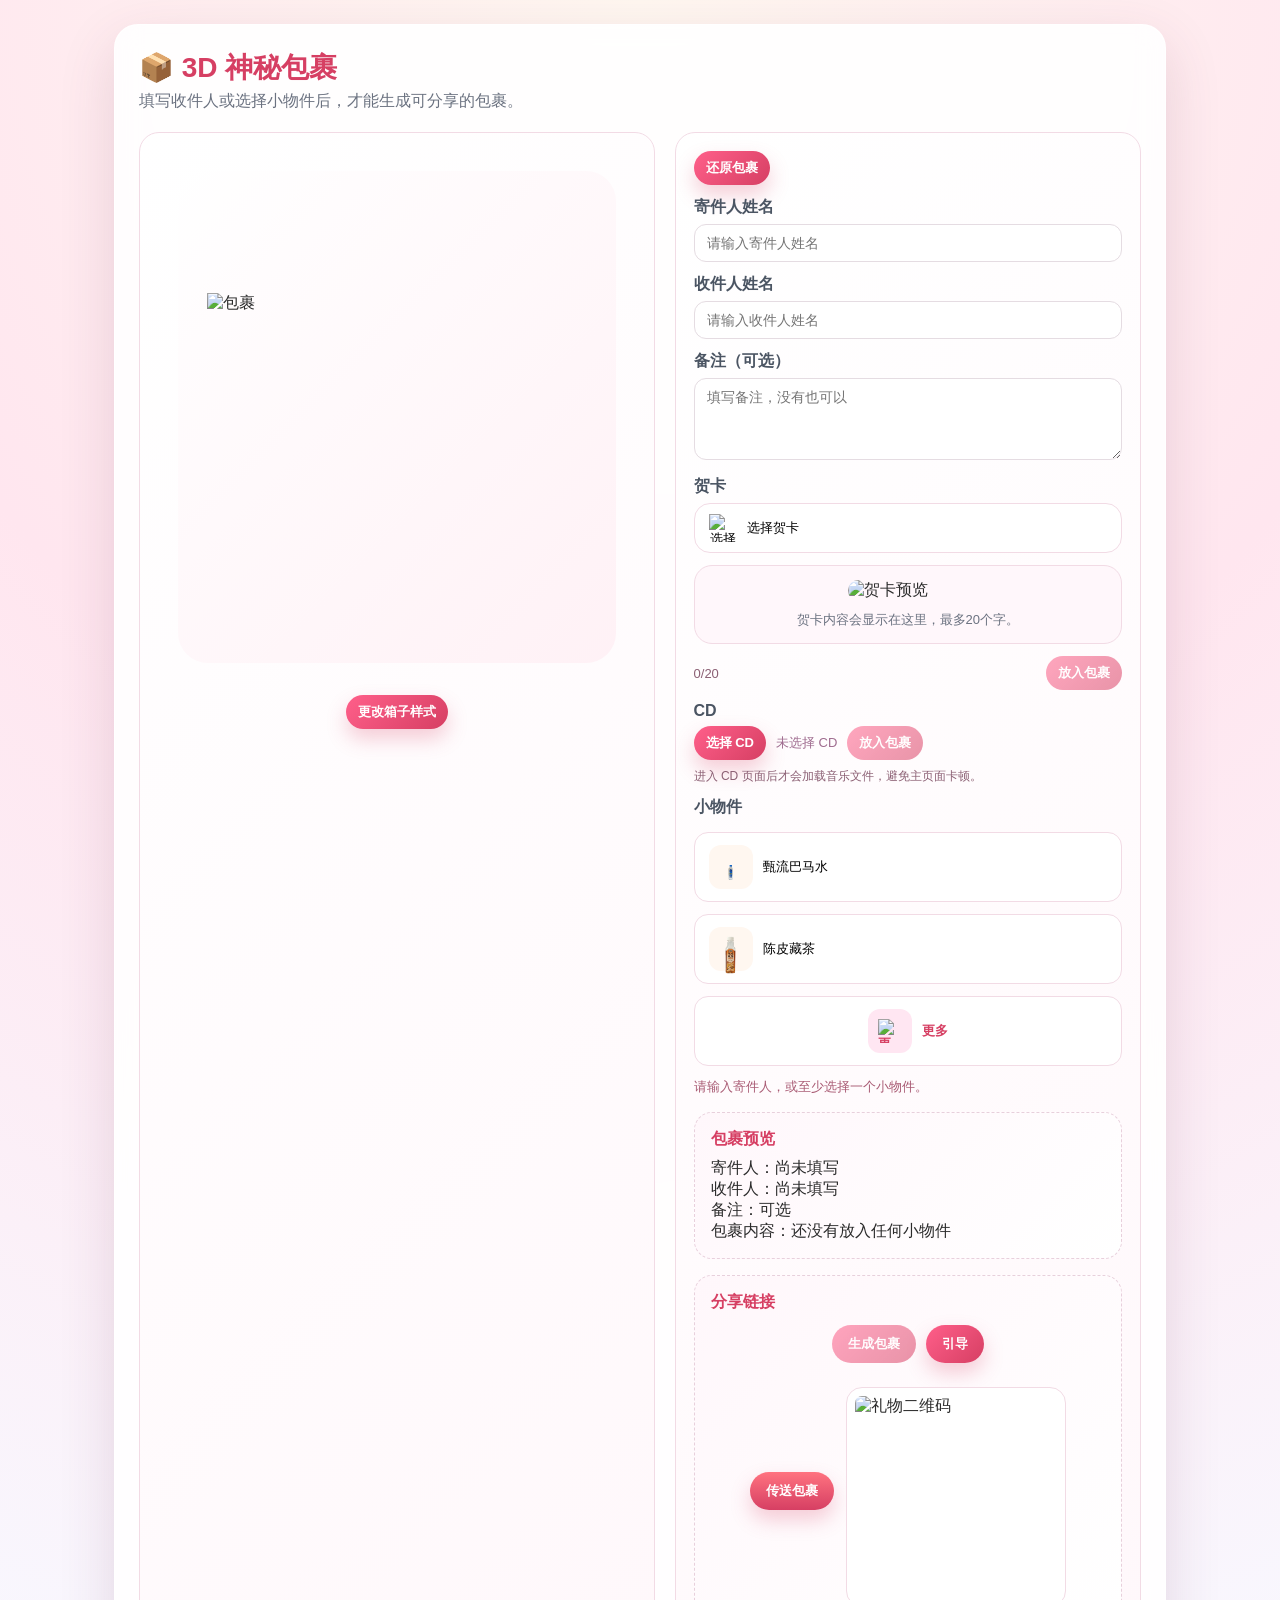
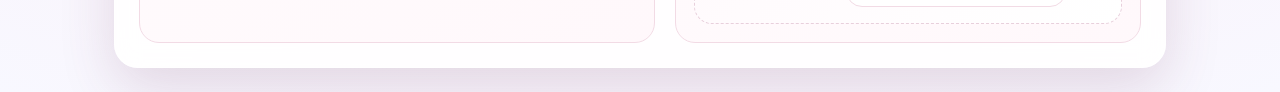
==== index.html @ 13aa1a0e "更新文件" ====
<!DOCTYPE html>
<html lang="zh-CN">
<head>
  <meta charset="UTF-8" />
  <meta name="viewport" content="width=device-width, initial-scale=1.0" />
  <title>3D 神秘包裹</title>
  <meta property="og:type" content="website" />
  <meta property="og:title" content="3D神秘包裹" />
  <meta property="og:image" content="https://zhangjingcong140-ux.github.io/virtual-gift/sharecover.png" />
  <link rel="stylesheet" href="./styles.css" />
  <script src="https://cdn.jsdelivr.net/npm/lz-string@1.5.0/libs/lz-string.min.js"></script>
  <style>
    
    .share-actions{display:flex;align-items:center;gap:12px;justify-content:center;margin-top:12px}
    .share-actions .btn.send{background:linear-gradient(180deg,#ff7380,#d63f63);color:#fff;border:none}
    @media (max-width:520px){.share-actions{flex-direction:column}}
  </style>
</head>
<body>
  <div class="container">
    <div class="panel">
      <div class="header">
        <div>
          <h1>📦 3D 神秘包裹</h1>
          <p>填写收件人或选择小物件后，才能生成可分享的包裹。</p>
        </div>
      </div>

      <div class="grid">
        <div class="card">
          <div class="box-stage">
            <!-- Large box fills the left area -->
            <div class="inside" id="insideWrap">
              <img id="innerBox" class="inner-box" src="./box.png" alt="包裹" />
              <div id="insideObjects" class="items-layer" aria-hidden="true"></div>
            </div>
          </div>
          <div class="box-controls" style="margin-top: 12px; text-align: center;">
            <button class="btn small" id="changeBoxStyleBtn" type="button">更改箱子样式</button>
          </div>
          <div id="placedList" class="placed-list"></div>
        </div>

        <div class="card">
          <div class="form-group">
            <button class="btn small" id="clearBtn" type="button">还原包裹</button>
          </div>
          <div class="form-group">
            <label for="sender">寄件人姓名</label>
            <input id="sender" placeholder="请输入寄件人姓名" />
          </div>
          <div class="form-group">
            <label for="recipient">收件人姓名</label>
            <input id="recipient" placeholder="请输入收件人姓名" />
          </div>
          <div class="form-group">
            <label for="message">备注（可选）</label>
            <textarea id="message" placeholder="填写备注，没有也可以"></textarea>
          </div>
          <div class="form-group">
            <label>贺卡</label>
            <div class="card-picker" id="cardPicker">
              <button class="card-select-button" id="openCardPicker" type="button">
                <img src="./card.png" alt="选择贺卡" />
                <span>选择贺卡</span>
              </button>
              <div class="card-preview" id="cardPreview">
                <img id="cardPreviewImg" src="./cards/card1.png" alt="贺卡预览" />
                <div class="card-preview-text" id="cardPreviewText">贺卡内容会显示在这里，最多20个字。</div>
              </div>
              <div class="card-style-row" id="cardStyleRow"></div>
              <textarea id="cardContent" maxlength="20" placeholder="写点寄语，不超过20字"></textarea>
              <div class="card-footer">
                <span id="cardCount">0/20</span>
                <button class="btn small" id="placeCardBtn" type="button" disabled>放入包裹</button>
              </div>
            </div>
          </div>
          <div class="form-group">
            <label>CD</label>
            <div class="cd-select-row">
              <button id="openCdPicker" class="btn small" type="button">选择 CD</button>
              <span id="cdStatus" class="cd-status">未选择 CD</span>
            </div>
            <div class="cd-tip">进入 CD 页面后才会加载音乐文件，避免主页面卡顿。</div>
          </div>
          <div class="form-group">
            <label>小物件</label>
            <div class="item-list" id="itemList"></div>
          </div>
          <p class="helper-text" id="helperText">请输入收件人，或至少选择一个小物件/贺卡。</p>

          <div class="result-card" id="resultCard">
            <div class="result-title">包裹预览</div>
            <div id="resultText">还没有准备好可分享的包裹。</div>
          </div>

          <div class="share-card">
            <div class="result-title">分享链接</div>
            <div style="margin-top:12px;text-align:center;display:flex;gap:10px;justify-content:center;align-items:center;">
              <button class="btn" id="buildBtn" disabled>生成包裹</button>
              <button class="btn button-secondary" id="guideBtn" type="button">引导</button>
            </div>
            <div class="share-actions">
              <button class="btn send" id="sendBtn" type="button">传送包裹</button>
              <div class="qr-wrap">
                <img id="qrCode" alt="礼物二维码" />
              </div>
            </div>
          </div>
        </div>
      </div>
    </div>
  </div>

  <script>
    const state = {
      inside: [] // items placed inside the box with positions {key,x,y}
    };

    const cardTemplates = [
      { key: 'card1', label: '贺卡样式一', image: './cards/card1.png' },
      { key: 'card2', label: '贺卡样式二', image: './cards/card2.png' },
      { key: 'card3', label: '贺卡样式三', image: './cards/card3.png' },
      { key: 'card4', label: '贺卡样式四', image: './cards/card4.png' },
      { key: 'card5', label: '贺卡样式五', image: './cards/card5.png' },
      { key: 'card6', label: '贺卡样式六', image: './cards/card6.png' },
      { key: 'card7', label: '贺卡样式七', image: './cards/card7.png' }
    ];

    const itemDefinitions = [
      { key: 'bamawater', label: '甄流巴马水', image: './bamawater.png' },
      { key: 'cenpizangcha', label: '陈皮藏茶', image: './cenpizangcha.png' }
    ];

    const hiddenItemDefinitions = [];

    const cdOptions = [
      { key: 'qingtian', label: '晴天', image: './cd.png', audio: './CDs/qingtian.mp3' },
      { key: 'luohualiushui', label: '落花流水', image: './cd.png', audio: './CDs/luohualiushui.mp3' },
      { key: 'jifenzhiji', label: '几分之几', image: './cd.png', audio: './CDs/jifenzhiji.mp3' },
      { key: 'kezaiwoxindidemingzi', label: '刻在我心底的名字', image: './cd.png', audio: './CDs/kezaiwoxindidemingzi.mp3' },
      { key: 'jiushiaini', label: '就是爱你', image: './cd.png', audio: './CDs/jiushiaini.mp3' },
      { key: 'kgezhiwang', label: 'K歌之王', image: './cd.png', audio: './CDs/kgezhiwang.mp3' },
      { key: 'jimodejijie', label: '寂寞的季节', image: './cd.png', audio: './CDs/jimodejijie.mp3' },
      { key: 'aicuo', label: '爱错', image: './cd.png', audio: './CDs/aicuo.mp3' },
      { key: 'geqian', label: '搁浅', image: './cd.png', audio: './CDs/geqian.mp3' },
      { key: 'nibawoguanzui', label: '你把我灌醉', image: './cd.png', audio: './CDs/nibawoguanzui.mp3' },
      { key: 'suiyueruge', label: '岁月如歌', image: './cd.png', audio: './CDs/suiyueruge.mp3' },
      { key: 'yongbeijichangqingge', label: '用背脊唱情歌', image: './cd.png', audio: './CDs/yongbeijichangqingge.mp3' },
      { key: 'yueding', label: '约定', image: './cd.png', audio: './CDs/yueding.mp3' },
      { key: 'aiwohaishita', label: '爱我还是他', image: './cd.png', audio: './CDs/aiwohaishita.mp3' },
      { key: 'daoshishuoaiwo', label: '到时说爱我', image: './cd.png', audio: './CDs/daoshishuoaiwo.mp3' },
      { key: 'tebiederen', label: '特别的人', image: './cd.png', audio: './CDs/tebiederen.mp3' },
      { key: 'huahai', label: '花海', image: './cd.png', audio: './CDs/huahai.mp3' },
      { key: 'shihao', label: '嗜好', image: './cd.png', audio: './CDs/shihao.mp3' },
      { key: 'yiluxiangbei', label: '一路向北', image: './cd.png', audio: './CDs/yiluxiangbei.mp3' },
      { key: 'aihenjiandan', label: '爱很简单', image: './cd.png', audio: './CDs/aihenjiandan.mp3' },
      { key: 'shimianmaifu', label: '十面埋伏', image: './cd.png', audio: './CDs/shimianmaifu.mp3' }
    ];
    const boxStyles = {
      classic: {
        closed: './box.png',
        open: './box_open.png',
        pet: './petbox.png'
      },
      leather: {
        closed: './leatherbox.png',
        open: './leatherbox_open.png',
        pet: './petleatherbox.png'
      },
      mc: {
        closed: './mcbox.png',
        open: './mcbox_open.png',
        pet: './petmcbox.png'
      }
      ,
      giftbox: {
        closed: './giftbox.png',
        open: './giftbox_open.png',
        pet: './petgiftbox.png'
      }
      ,
      bamabox: {
        closed: './bamabox.png',
        open: './bamabox_open.png',
        pet: './petbox.png'
      }
    };
    const cdMap = Object.fromEntries(cdOptions.map((cd) => [cd.key, cd]));
    const itemMap = Object.fromEntries(
      [...itemDefinitions, ...hiddenItemDefinitions].map((item) => [item.key, item])
    );
    const cardMap = Object.fromEntries(cardTemplates.map((card) => [card.key, card]));

    const insideObjects = document.getElementById('insideObjects');
    const insideWrap = document.getElementById('insideWrap');
    const resultText = document.getElementById('resultText');
    const innerBox = document.getElementById('innerBox');
    const placedList = document.getElementById('placedList');
    const senderInput = document.getElementById('sender');
    const recipientInput = document.getElementById('recipient');
    const messageInput = document.getElementById('message');
    const itemList = document.getElementById('itemList');
    const qrCodeImg = document.getElementById('qrCode');
    const buildBtn = document.getElementById('buildBtn');
    const helperText = document.getElementById('helperText');
    const cardPicker = document.getElementById('cardPicker');
    const openCardPicker = document.getElementById('openCardPicker');
    const cardStyleRow = document.getElementById('cardStyleRow');
    const cardPreviewImg = document.getElementById('cardPreviewImg');
    const cardPreviewText = document.getElementById('cardPreviewText');
    const cardContentInput = document.getElementById('cardContent');
    const cardCount = document.getElementById('cardCount');
    const placeCardBtn = document.getElementById('placeCardBtn');
    const openCdPickerBtn = document.getElementById('openCdPicker');
    const cdStatus = document.getElementById('cdStatus');
    const placeCdBtn = document.createElement('button');
    placeCdBtn.id = 'placeCdBtn';
    placeCdBtn.className = 'btn small';
    placeCdBtn.type = 'button';
    placeCdBtn.textContent = '放入包裹';
    let hasGenerated = false;
    let selectedCard = cardTemplates[0].key;
    let cardContent = '';
    let placedCard = null;
    let selectedCD = null;
    let placedCD = null;
    let selectedBoxStyle = 'classic';

    function saveSelectedCDToStorage() {
      if (selectedCD) {
        localStorage.setItem('virtualGiftSelectedCD', selectedCD);
      } else {
        localStorage.removeItem('virtualGiftSelectedCD');
      }
      }

      // guide button navigates to guide page
      const guideBtn = document.getElementById('guideBtn');
      if (guideBtn) {
        guideBtn.addEventListener('click', () => {
          window.location.href = './guide.html';
        });
      }

    function saveSelectedBoxStyleToStorage() {
      if (selectedBoxStyle) {
        localStorage.setItem('virtualGiftSelectedBoxStyle', selectedBoxStyle);
      } else {
        localStorage.removeItem('virtualGiftSelectedBoxStyle');
      }
    }

    function saveDraftToStorage() {
      const draft = {
        sender: senderInput.value,
        recipient: recipientInput.value,
        message: messageInput.value,
        inside: state.inside,
        placedCard,
        selectedCD,
        placedCD,
        selectedCard,
        cardContent: cardContentInput.value,
        boxStyle: selectedBoxStyle
      };
      localStorage.setItem('virtualGiftDraft', JSON.stringify(draft));
    }

    function restorePackage() {
      state.inside = [];
      placedCard = null;
      placedCD = null;
      selectedCD = null;
      selectedCard = cardTemplates[0].key;
      senderInput.value = '';
      recipientInput.value = '';
      messageInput.value = '';
      cardContentInput.value = '';
      selectedBoxStyle = 'classic';
      hasGenerated = false;
      saveSelectedCDToStorage();
      saveSelectedBoxStyleToStorage();
      saveDraftToStorage();
      renderObjects();
      renderPlacedList();
      updateCardState();
      syncBoxImages();
      // share URL removed; clear QR only
      if (qrCodeImg) qrCodeImg.removeAttribute('src');
    }

    function loadDraftFromStorage() {
      let draft = {};
      const raw = localStorage.getItem('virtualGiftDraft');
      if (raw) {
        try {
          draft = JSON.parse(raw) || {};
          if (draft.sender) senderInput.value = draft.sender;
          if (draft.recipient) recipientInput.value = draft.recipient;
          if (draft.message) messageInput.value = draft.message;
          if (Array.isArray(draft.inside)) state.inside = draft.inside;
          if (draft.placedCard) placedCard = draft.placedCard;
          if (draft.selectedCD && cdMap[draft.selectedCD]) selectedCD = draft.selectedCD;
          if (draft.placedCD && cdMap[draft.placedCD]) placedCD = draft.placedCD;
          if (draft.selectedCard && cardMap[draft.selectedCard]) selectedCard = draft.selectedCard;
          if (typeof draft.cardContent === 'string') cardContentInput.value = draft.cardContent;
          if (draft.boxStyle && boxStyles[draft.boxStyle]) selectedBoxStyle = draft.boxStyle;
        } catch (error) {
          console.warn('无法读取草稿', error);
        }
      }
      const extraRaw = localStorage.getItem('virtualGiftMoreItems');
      if (extraRaw) {
        try {
          const extraItems = JSON.parse(extraRaw);
          if (Array.isArray(extraItems)) {
            extraItems.forEach((key) => {
              if (itemMap[key]) state.inside.push({ key, x: 10, y: 10 });
            });
          }
        } catch (error) {
          console.warn('无法读取更多小物件', error);
        }
        localStorage.removeItem('virtualGiftMoreItems');
      }
      const saved = localStorage.getItem('virtualGiftSelectedCD');
      if (saved && cdMap[saved]) selectedCD = saved;
      const savedStyle = localStorage.getItem('virtualGiftSelectedBoxStyle');
      if (savedStyle && boxStyles[savedStyle]) selectedBoxStyle = savedStyle;
    }

    function updateGenerateState() {
      const hasSender = senderInput.value.trim().length > 0;
      const hasSelection = state.inside.length > 0 || !!placedCard || !!placedCD;
      const canGenerate = hasSender || hasSelection;
      buildBtn.disabled = !canGenerate;
      helperText.textContent = canGenerate
        ? '填写收件人或选择至少一个小物件后，就可以生成包裹。'
        : '请输入寄件人，或至少选择一个小物件。';
      if (!hasGenerated) {
        qrCodeImg.removeAttribute('src');
      }
    }

    function renderCardPicker() {
      if (!cardStyleRow) return;
      if (!selectedCard) selectedCard = cardTemplates[0].key;
      cardPreviewImg.src = cardMap[selectedCard].image;
      cardStyleRow.innerHTML = cardTemplates.map((card) => `
        <button class="card-style ${selectedCard === card.key ? 'active' : ''}" data-card="${card.key}" type="button">
          <img src="${card.image}" alt="贺卡样式" />
        </button>
      `).join('');

      Array.from(cardStyleRow.querySelectorAll('.card-style')).forEach((btn) => {
        btn.addEventListener('click', () => {
          selectedCard = btn.dataset.card;
          cardPreviewImg.src = cardMap[selectedCard].image;
          renderCardPicker();
          updateCardState();
        });
      });
    }

    function updateCardState() {
    cardContent = cardContentInput.value.trim().slice(0, 20);
    cardCount.textContent = `${cardContent.length}/20`;
    cardPreviewText.textContent = cardContent || '贺卡内容会显示在这里，最多20个字。';
    placeCardBtn.disabled = !selectedCard || cardContent.length === 0 || !!placedCard;
    if (placedCard) {
      placeCardBtn.textContent = '已放入包裹';
    } else {
      placeCardBtn.textContent = '放入包裹';
    }
  }

  function getItemCounts(items) {
    return items.reduce((counts, key) => {
      counts[key] = (counts[key] || 0) + 1;
      return counts;
    }, {});
  }

  function formatItemSummary(items) {
    const counts = getItemCounts(items);
    return Object.entries(counts).map(([key, count]) => {
      const label = itemMap[key]?.label || key;
      return count > 1 ? `${label}×${count}` : label;
    }).join('、');
  }

  function renderItemButtons() {
      const buttonsHtml = itemDefinitions.map((item) => `
        <button class="item-btn" data-item="${item.key}" type="button" draggable="true">
          <span class="item-icon"><img src="${item.image}" alt="${item.label}" /></span>
          <span>${item.label}</span>
        </button>
      `).join('');
      const moreButton = `
        <button class="item-btn more-btn" data-more="true" type="button">
          <span class="item-icon"><img src="./more.png" alt="更多" /></span>
          <span>更多</span>
        </button>
      `;
      itemList.innerHTML = buttonsHtml + moreButton;

      Array.from(itemList.querySelectorAll('.item-btn')).forEach((btn) => {
        if (btn.dataset.more === 'true') {
          btn.addEventListener('click', () => {
            saveDraftToStorage();
            window.location.href = './more.html';
          });
          return;
        }

        btn.addEventListener('click', () => {
          const item = btn.dataset.item;
          if (!itemMap[item]) return;
          state.inside.push({ key: item, x: 10, y: 10 });
          saveDraftToStorage();
          boxOpen = true;
          syncBoxImages();
          renderObjects();
          renderPlacedList();
          if (hasGenerated) void createShareLink();
        });

        btn.addEventListener('dragstart', (e) => {
          e.dataTransfer.setData('text/plain', btn.dataset.item);
          e.dataTransfer.effectAllowed = 'copy';
        });
      });
    }

    function renderObjects() {
      // Do not render placed items visually on the box; only show them in the list below.
      insideObjects.innerHTML = '';

      const sender = senderInput.value.trim();
      const recipient = recipientInput.value.trim();
      const message = messageInput.value.trim();
      const itemText = formatItemSummary(state.inside.map((i) => i.key));
      const cardText = placedCard ? `；已放入贺卡：${cardMap[placedCard.cardKey].label}` : '';
      const cdText = placedCD ? `；已放入CD：${cdMap[placedCD].label}` : '';
      resultText.innerHTML = `寄件人：${sender || '尚未填写'}<br/>收件人：${recipient || '尚未填写'}<br/>备注：${message || '可选'}<br/>包裹内容：${itemText || '还没有放入任何小物件'}${cardText}${cdText}`;
      cdStatus.textContent = selectedCD ? `已选择 CD：${cdMap[selectedCD].label}` : '未选择 CD';
      // place button label reflect state
      if (selectedCD) {
        placeCdBtn.disabled = false;
        placeCdBtn.textContent = placedCD ? '已放入包裹（移除）' : '放入包裹';
      } else {
        placeCdBtn.disabled = true;
        placeCdBtn.textContent = '放入包裹';
      }
      updateGenerateState();
    }

    function renderPlacedList() {
      if (!placedList) return;
      const counts = getItemCounts(state.inside.map((it) => it.key));
      const rows = Object.entries(counts).map(([key, count]) => {
        const item = itemMap[key];
        return `
        <div class="placed-row" data-key="${key}">
          <img src="${item.image}" alt="${item.label}" />
          <div class="label">${item.label}${count > 1 ? `×${count}` : ''}</div>
          <button data-key="${key}" class="remove-btn">删除</button>
        </div>
      `;
      }).join('');
      const cardRow = placedCard ? `
        <div class="placed-row placed-card-row">
          <img src="${cardMap[placedCard.cardKey].image}" alt="贺卡" />
          <div class="label">贺卡：${cardMap[placedCard.cardKey].label}</div>
          <button data-card="remove" class="remove-btn">删除</button>
        </div>
      ` : '';
      const cdRow = placedCD ? `
        <div class="placed-row placed-card-row">
          <img src="${cdMap[placedCD].image}" alt="CD" />
          <div class="label">CD：${cdMap[placedCD].label}</div>
          <button data-cd="remove" class="remove-btn">删除</button>
        </div>
      ` : '';
      placedList.innerHTML = rows + cardRow + cdRow;

      Array.from(placedList.querySelectorAll('.remove-btn')).forEach((btn) => {
        btn.addEventListener('click', () => {
          if (btn.dataset.card === 'remove') {
            placedCard = null;
            saveDraftToStorage();
          } else if (btn.dataset.cd === 'remove') {
            // remove placed CD
            placedCD = null;
            saveDraftToStorage();
          } else {
            const key = btn.dataset.key;
            const idx = state.inside.findIndex((item) => item.key === key);
            if (idx === -1) return;
            state.inside.splice(idx, 1);
            saveDraftToStorage();
          }
          renderObjects();
          renderPlacedList();
          if (hasGenerated) void createShareLink();
          updateCardState();
        });
      });
    }

    function serializeGiftPayload() {
      const sender = senderInput.value.trim();
      const recipient = recipientInput.value.trim();
      const message = messageInput.value.trim();
      const items = state.inside.map((i) => i.key);
      const payload = {
        sender: sender || '',
        recipient: recipient || '',
        message: message || '',
        items,
        card: placedCard ? placedCard.cardKey : null,
        cardText: placedCard ? placedCard.content : '',
        cd: placedCD || null,
        boxStyle: selectedBoxStyle || 'classic'
      };
      return LZString.compressToEncodedURIComponent(JSON.stringify(payload));
    }

    async function createShareLink() {
      if (!hasGenerated) {
        qrCodeImg.removeAttribute('src');
        return;
      }

      const compressedData = await Promise.resolve(serializeGiftPayload());
      const url = new URL('receive.html', window.location.href);
      url.searchParams.set('d', compressedData);

      const finalUrl = url.toString();
      qrCodeImg.src = `https://api.qrserver.com/v1/create-qr-code/?size=220x220&data=${encodeURIComponent(finalUrl)}`;
      qrCodeImg.alt = '礼物二维码';
    }


    [senderInput, recipientInput, messageInput].forEach((input) => {
      input.addEventListener('input', () => {
        renderObjects();
        if (hasGenerated) void createShareLink();
      });
    });

    cardContentInput.addEventListener('input', () => {
      if (cardContentInput.value.length > 20) {
        cardContentInput.value = cardContentInput.value.slice(0, 20);
      }
      updateCardState();
    });

    placeCardBtn.addEventListener('click', () => {
      if (!selectedCard || !cardContent || placedCard) return;
      placedCard = { cardKey: selectedCard, content: cardContent };
      selectedCard = null;
      cardContentInput.value = '';
      renderCardPicker();
      updateCardState();
      renderObjects();
      renderPlacedList();
      if (hasGenerated) void createShareLink();
    });

    if (openCardPicker) {
      openCardPicker.addEventListener('click', () => {
        cardPicker.classList.toggle('active');
        if (cardPicker.classList.contains('active')) {
          renderCardPicker();
          updateCardState();
        }
      });
    }
    const openBoxStyleBtn = document.getElementById('changeBoxStyleBtn');
    if (openBoxStyleBtn) {
      openBoxStyleBtn.addEventListener('click', () => {
        saveDraftToStorage();
        window.location.href = './box.html';
      });
    }
    if (openCdPickerBtn) {
      openCdPickerBtn.addEventListener('click', () => {
        saveDraftToStorage();
        window.location.href = './cd.html';
      });
    }
    // insert placeCdBtn next to cd status
    if (cdStatus && placeCdBtn) {
      cdStatus.parentNode.insertBefore(placeCdBtn, cdStatus.nextSibling);
    }
    placeCdBtn.addEventListener('click', () => {
      if (!selectedCD) {
        // no selection yet, go to picker
        saveDraftToStorage();
        window.location.href = './cd.html';
        return;
      }
      if (placedCD && placedCD === selectedCD) {
        // remove
        placedCD = null;
      } else {
        // place selected into package
        placedCD = selectedCD;
      }
      saveDraftToStorage();
      renderObjects();
      renderPlacedList();
      if (hasGenerated) void createShareLink();
    });

    document.getElementById('buildBtn').addEventListener('click', () => {
      const sender = senderInput.value.trim();
      const hasSender = sender.length > 0;
      const hasSelection = state.inside.length > 0 || !!placedCard || !!selectedCD;
      if (!hasSender && !hasSelection) return;
      hasGenerated = true;
      if (innerBox) {
        innerBox.classList.add('open');
        setTimeout(() => innerBox.classList.remove('open'), 500);
      }
      renderObjects();
      void createShareLink();
    });

    // copy button removed; sharing now via QR code only

    const restoreBtn = document.getElementById('clearBtn');
    if (restoreBtn) {
      restoreBtn.addEventListener('click', () => {
        if (!confirm('是否要还原包裹')) return;
        restorePackage();
      });
    }

    // toggle single inner box open/close by swapping image
    let boxOpen = false;
    function syncBoxImages() {
      const style = boxStyles[selectedBoxStyle] || boxStyles.classic;
      if (innerBox) innerBox.src = boxOpen ? style.open : style.closed;
      if (innerBox) innerBox.classList.toggle('open', boxOpen);
    }

    if (innerBox) {
      innerBox.addEventListener('click', (e) => {
        // respond immediately on single click
        e.stopPropagation();
        boxOpen = !boxOpen;
        syncBoxImages();
      });
    }

    // drag & drop into inside area
    insideWrap.addEventListener('dragover', (e) => { e.preventDefault(); e.dataTransfer.dropEffect = 'copy'; });
    insideWrap.addEventListener('drop', (e) => {
      e.preventDefault();
      if (!boxOpen) return; // only accept drops when box open
      const key = e.dataTransfer.getData('text/plain');
      if (!key || key === 'cd') return;
      const rect = insideWrap.getBoundingClientRect();
      const itemW = 44;
      const x = Math.round(e.clientX - rect.left - itemW / 2);
      const y = Math.round(e.clientY - rect.top - itemW / 2);
      state.inside.push({ key, x: Math.max(0, x), y: Math.max(0, y) });
      renderObjects();
      renderPlacedList();
      void createShareLink();
    });
    loadDraftFromStorage();
    renderCardPicker();
    updateCardState();
    renderItemButtons();
    renderObjects();
    renderPlacedList();
    // ensure box image matches selected style immediately
    syncBoxImages();
    void createShareLink();

    // wire the send button: build payload and navigate to receive page with hint flag
    const sendBtn = document.getElementById('sendBtn');
    if (sendBtn) {
      sendBtn.addEventListener('click', async () => {
        if (!hasGenerated) {
          document.getElementById('buildBtn').click();
        } else {
          await createShareLink();
        }
        const compressed = serializeGiftPayload();
        const url = new URL('receive.html', window.location.href);
        url.searchParams.set('d', compressed);
        // no hint flag — overlay removed
        window.location.href = url.toString();
      });
    }
  </script>
</body>
</html>
---- styles.css ----
:root {
  color-scheme: light;
  --pink: #ff5f8a;
  --pink-deep: #d63f63;
  --cream: #fff7f0;
  --ink: #2b2b2b;
}
* { box-sizing: border-box; }
body {
  margin: 0;
  font-family: 'PingFang SC', 'Microsoft YaHei', sans-serif;
  background: radial-gradient(circle at top, #fff7f0 0%, #ffe6ef 45%, #f8f8ff 100%);
  color: var(--ink);
  min-height: 100vh;
}
.container {
  max-width: 1100px;
  margin: 0 auto;
  padding: 24px;
}
.panel {
  background: rgba(255,255,255,0.9);
  border: 1px solid rgba(255,255,255,0.8);
  backdrop-filter: blur(12px);
  border-radius: 24px;
  box-shadow: 0 20px 55px rgba(110, 50, 90, 0.16);
  padding: 24px;
}
.header {
  display: flex;
  justify-content: space-between;
  align-items: center;
  margin-bottom: 20px;
  gap: 16px;
}
.header h1 {
  margin: 0;
  font-size: 28px;
  color: var(--pink-deep);
}
.header p { margin: 4px 0 0; color: #6b7280; }
.btn {
  border: none;
  border-radius: 999px;
  padding: 10px 16px;
  font-weight: 700;
  cursor: pointer;
  background: linear-gradient(135deg, var(--pink), var(--pink-deep));
  color: white;
  box-shadow: 0 10px 20px rgba(214,63,99,0.25);
}
.btn:disabled {
  opacity: 0.55;
  cursor: not-allowed;
  box-shadow: none;
}
.btn.small {
  padding: 8px 12px;
  font-size: 13px;
}
.helper-text {
  margin: 8px 0 0;
  color: #a95b74;
  font-size: 13px;
}
.grid {
  display: grid;
  grid-template-columns: 1.05fr 0.95fr;
  gap: 20px;
}
.card {
  border-radius: 20px;
  background: linear-gradient(135deg, #fff, #fff8fb);
  border: 1px solid #f2dbe5;
  padding: 18px;
}
.box-stage {
  position: relative;
  min-height: 470px;
  display: flex;
  align-items: center;
  justify-content: center;
  overflow: hidden;
}

.box-controls { position: relative; z-index: 3; }
.box-stage::before {
  content: '';
  position: absolute;
  inset: 20px;
  border-radius: 30px;
  background: linear-gradient(135deg, rgba(255,255,255,0.7), rgba(255,240,245,0.9));
  z-index: 0;
}
.box-wrap {
  position: relative;
  z-index: 2;
  cursor: pointer;
  transition: transform .25s ease;
}
.box-wrap:hover { transform: translateY(-3px) scale(1.01); }
.box-wrap.open { transform: rotate(-2deg) translateY(-8px); }
.box-svg { width: 320px; height: 320px; filter: drop-shadow(0 20px 30px rgba(0,0,0,.12)); }
.item-list {
  display: grid;
  gap: 12px;
  margin-top: 14px;
}
.item-btn {
  display: flex;
  align-items: center;
  gap: 10px;
  width: 100%;
  background: white;
  border: 1px solid #f2dbe5;
  border-radius: 14px;
  padding: 12px 14px;
  text-align: left;
  cursor: pointer;
}
.item-btn.active { border-color: var(--pink-deep); box-shadow: inset 0 0 0 1px var(--pink-deep); }
.item-btn.more-btn {
  justify-content: center;
  color: var(--pink-deep);
  font-weight: 700;
}
.item-btn.more-btn .item-icon {
  width: 44px;
  height: 44px;
  display: grid;
  place-items: center;
  border-radius: 12px;
  background: #ffe6f2;
  padding: 6px;
}
.item-btn.more-btn .item-icon img {
  width: 24px;
  height: 24px;
  object-fit: contain;
}
.item-icon { width: 44px; height: 44px; border-radius: 12px; background: var(--cream); display: grid; place-items: center; padding: 6px; }
.item-icon img, .object-item img { width: 100%; height: 100%; object-fit: contain; display: block; }
.form-group { margin-bottom: 12px; }
.cd-select-row {
  display: flex;
  align-items: center;
  gap: 10px;
  flex-wrap: wrap;
}
.cd-status {
  color: #9f6c8f;
  font-size: 13px;
}
.cd-tip {
  margin-top: 8px;
  color: #8b5f73;
  font-size: 12px;
}
label { display: block; font-weight: 700; margin-bottom: 6px; color: #4b5563; }
input, textarea, select {
  width: 100%;
  border: 1px solid #e5dce2;
  border-radius: 12px;
  padding: 10px 12px;
  font-size: 14px;
  background: white;
}
.hidden { display: none !important; }
textarea { min-height: 82px; resize: vertical; }
.card-picker {
  display: grid;
  gap: 12px;
}
.card-select-button {
  display: inline-flex;
  align-items: center;
  gap: 10px;
  border: 1px solid #f2dbe5;
  border-radius: 16px;
  padding: 10px 14px;
  background: white;
  cursor: pointer;
}
.card-select-button img {
  width: 28px;
  height: 28px;
}
.card-preview,
.card-picker textarea,
.card-footer {
  display: none;
}
.card-picker.active .card-preview,
.card-picker.active textarea,
.card-picker.active .card-footer,
.card-picker.active .card-style-row {
  display: block;
}
.card-preview {
  display: grid;
  gap: 10px;
  align-items: center;
  justify-items: center;
  padding: 14px;
  border-radius: 18px;
  background: #fff7fb;
  border: 1px solid #f2dbe5;
  width: 100%;
}
.card-preview img {
  width: 120px;
  height: auto;
  border-radius: 16px;
}
.card-preview-text {
  color: #6b7280;
  font-size: 13px;
  text-align: center;
  min-height: 1.4em;
}
.card-style-row {
  display: none;
  gap: 10px;
  flex-wrap: wrap;
  justify-content: center;
}
.card-picker.active .card-style-row {
  display: flex;
}
.card-style {
  width: 48px;
  height: 48px;
  border: 1px solid transparent;
  border-radius: 14px;
  background: white;
  padding: 4px;
  cursor: pointer;
  display: grid;
  place-items: center;
}
.card-style img {
  width: 100%;
  height: 100%;
  object-fit: contain;
  border-radius: 12px;
}
.card-style.active {
  border-color: var(--pink-deep);
  background: #fff3f7;
  box-shadow: 0 0 0 2px rgba(255,95,138,0.18);
}
.card-footer {
  display: flex;
  justify-content: space-between;
  align-items: center;
  gap: 10px;
}
.card-footer span {
  color: #8b5f73;
  font-size: 13px;
}
.card-detail {
  margin-top: 14px;
  padding: 14px;
  border-radius: 18px;
  background: #fff7fb;
  border: 1px dashed #e8d0dc;
}
.card-note {
  color: #6b7280;
  font-size: 14px;
  line-height: 1.6;
}
.card-view {
  display: grid;
  gap: 10px;
  justify-items: center;
  margin-top: 10px;
}
.card-view.hidden {
  display: none;
}
.card-view img {
  width: 120px;
  height: auto;
  border-radius: 14px;
}
.card-text {
  width: min(100%, 260px);
  padding: 10px 12px;
  border-radius: 14px;
  background: white;
  border: 1px solid #f2dbe5;
  color: #4b5563;
  font-size: 14px;
  line-height: 1.6;
  text-align: center;
  white-space: pre-wrap;
}
.inside { position: relative; min-height: 520px; margin-top: 12px; }
.object-item {
  position: absolute;
  width: 44px;
  height: 44px;
  border-radius: 16px;
  background: #fff;
  border: 1px dashed #e3d3dc;
  display: grid;
  place-items: center;
  padding: 6px;
}
.inner-box {
  position: absolute;
  left: 50%;
  bottom: 10px;
  width: 380px;
  height: 380px;
  transform: translateX(-50%);
  display: block;
  object-fit: contain;
  pointer-events: auto;
  opacity: 1;
  z-index: 1;
}
.inner-box.open { transform: translateX(-50%) translateY(-6px); }

.items-layer { position: absolute; inset: 0; z-index: 2; }

.placed-list { margin-top: 12px; display: flex; flex-direction: column; gap: 8px; }
.placed-row { display: flex; gap: 8px; align-items: center; padding: 8px; background: #fff; border-radius: 10px; border: 1px solid #f2dbe5; }
.placed-row img { width: 44px; height: 44px; object-fit: contain; }
.placed-row { display: flex; gap: 8px; align-items: center; padding: 6px 8px; background: #fff; border-radius: 10px; border: 1px solid #f2dbe5; }
.placed-row .label { flex: 1; font-weight: 600; color: #444; font-size: 13px; }
.placed-row button { background: transparent; border: none; color: var(--pink-deep); cursor: pointer; font-weight: 700; }
.object-item svg { width: 48px; height: 48px; }
.result-card, .share-card {
  margin-top: 16px;
  padding: 16px;
  border-radius: 18px;
  background: linear-gradient(135deg, #fff7fb, #fff);
  border: 1px dashed #e8d0dc;
}
.result-title { font-weight: 800; color: var(--pink-deep); margin-bottom: 8px; }
.share-row {
  display: flex;
  gap: 8px;
  align-items: center;
}
.share-row input {
  flex: 1;
  font-size: 13px;
}
.qr-wrap {
  margin-top: 12px;
  display: flex;
  justify-content: center;
}
#qrCode {
  width: 220px;
  height: 220px;
  border-radius: 16px;
  background: white;
  padding: 8px;
  border: 1px solid #f2dbe5;
}
.hidden { display: none; }
@media (max-width: 860px) {
  .grid { grid-template-columns: 1fr; }
  .box-svg { width: 280px; height: 280px; }
  .share-row { flex-direction: column; align-items: stretch; }
}
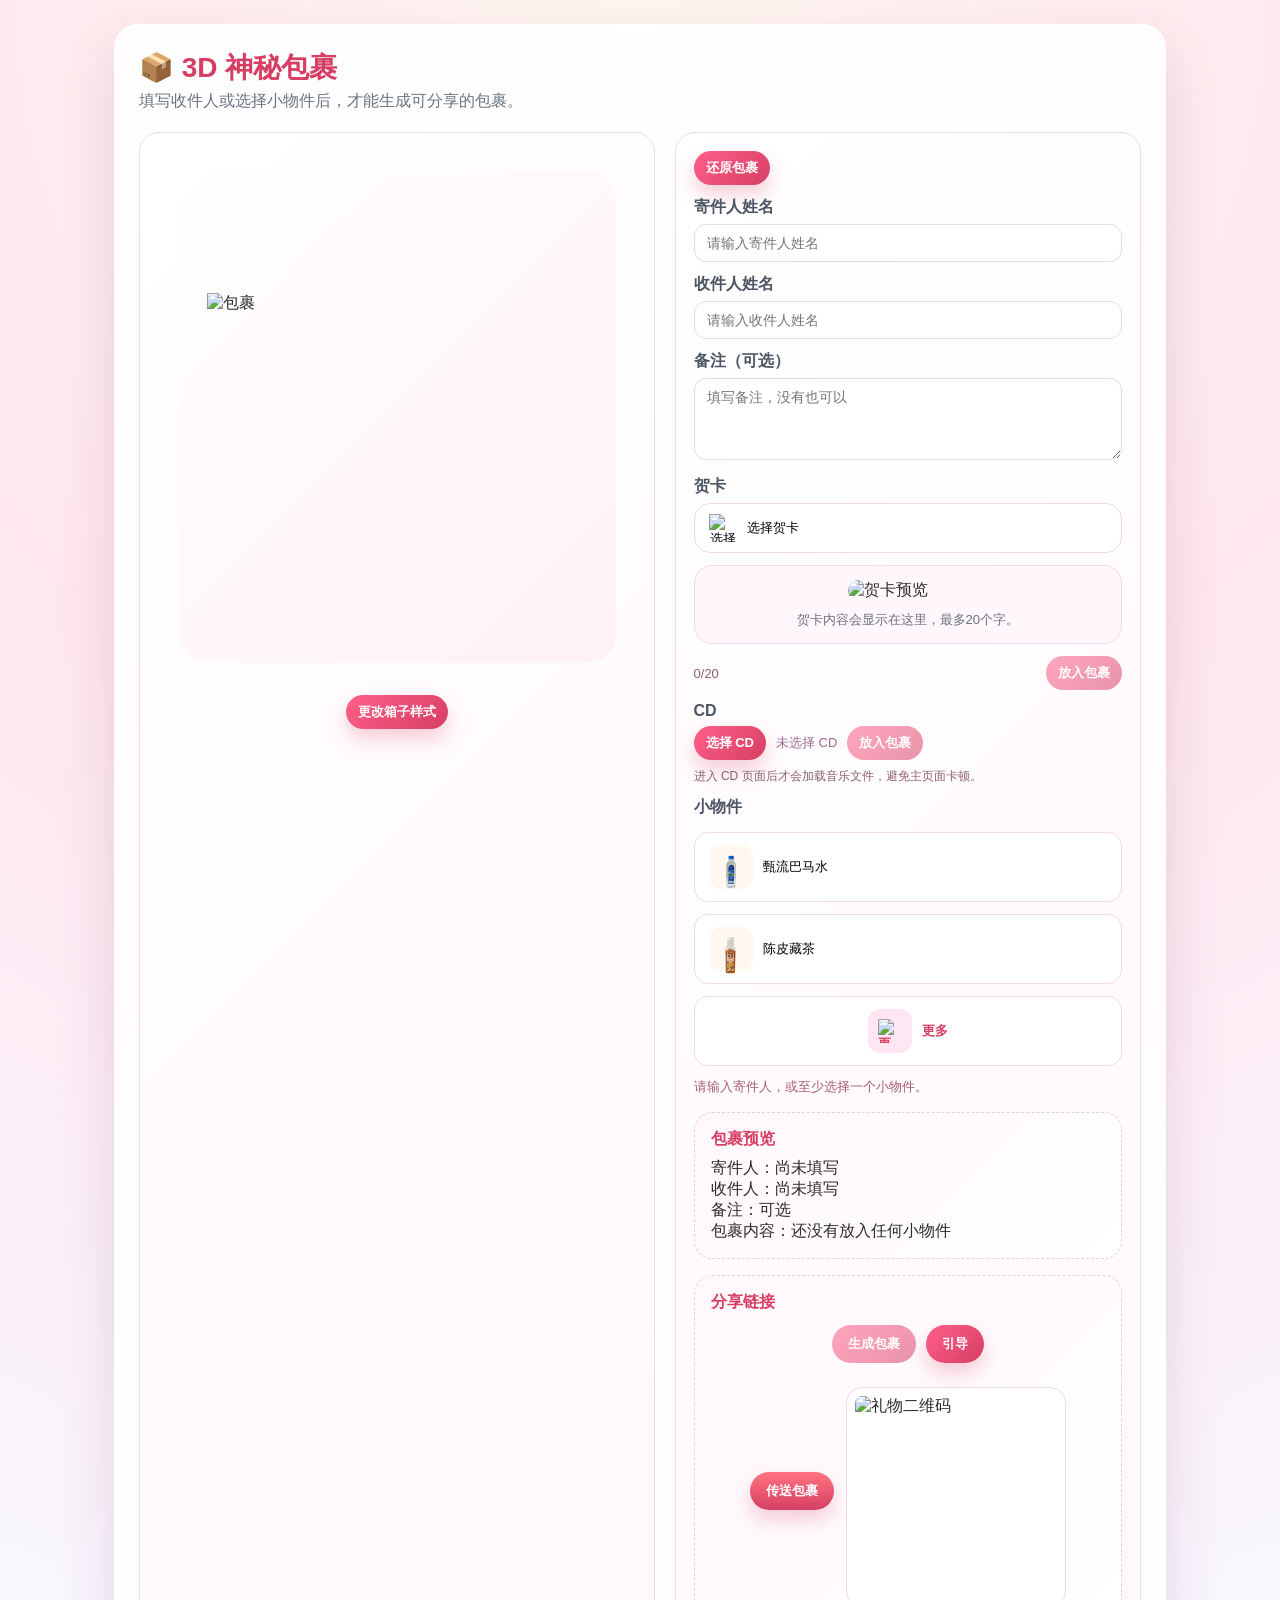
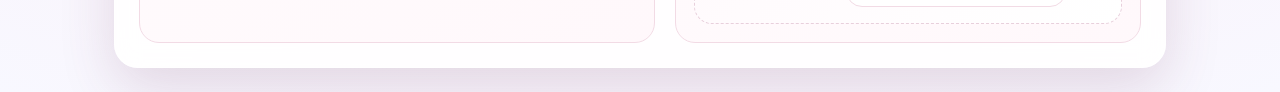
==== commit 2a861fd5: "oo" ====
--- a/index.html
+++ b/index.html
@@ -646,6 +646,7 @@
       const style = boxStyles[selectedBoxStyle] || boxStyles.classic;
       if (innerBox) innerBox.src = boxOpen ? style.open : style.closed;
       if (innerBox) innerBox.classList.toggle('open', boxOpen);
+      if (innerBox) innerBox.classList.toggle('bamabox', selectedBoxStyle === 'bamabox');
     }
 
     if (innerBox) {
--- a/styles.css
+++ b/styles.css
@@ -323,6 +323,10 @@
   z-index: 1;
 }
 .inner-box.open { transform: translateX(-50%) translateY(-6px); }
+
+/* Special positioning for bamabox to avoid covering text */
+.inner-box.bamabox { bottom: 60px; }
+.inner-box.bamabox.open { transform: translateX(-50%) translateY(-20px); }
 
 .items-layer { position: absolute; inset: 0; z-index: 2; }
 
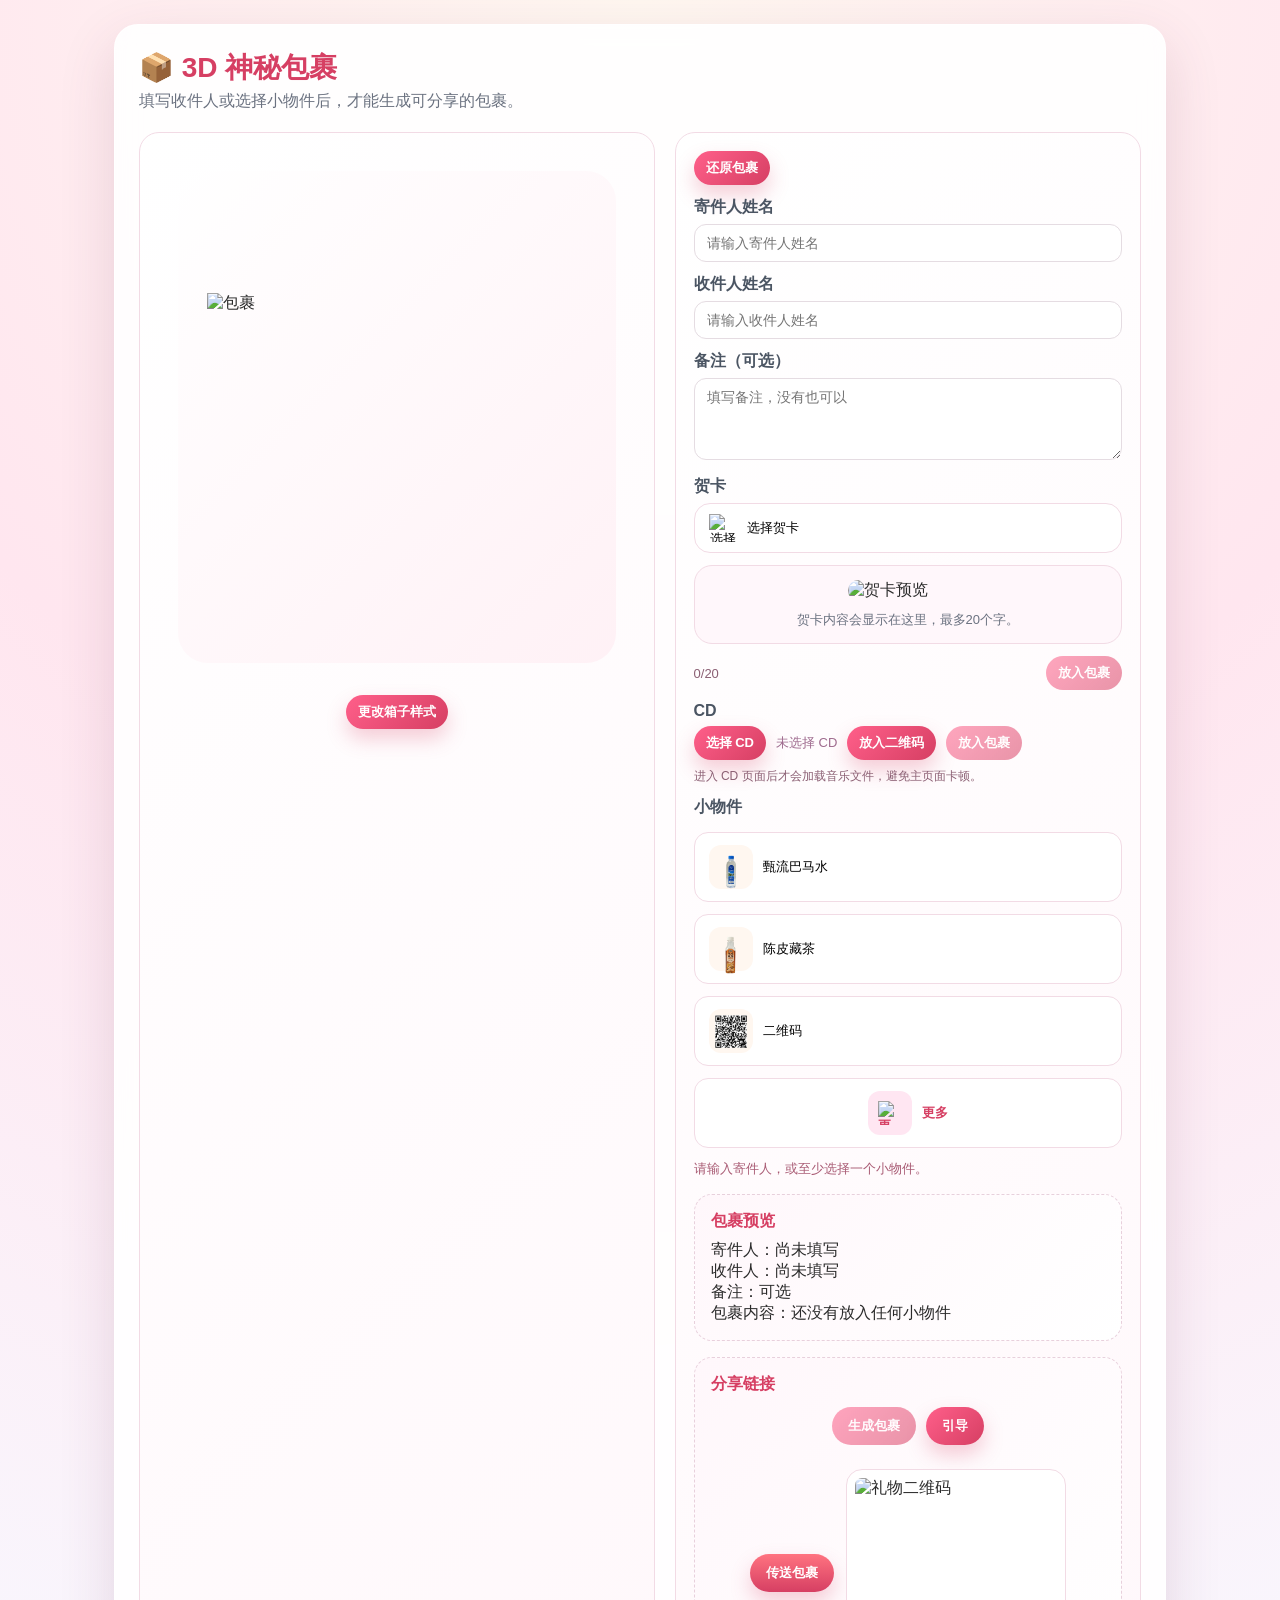
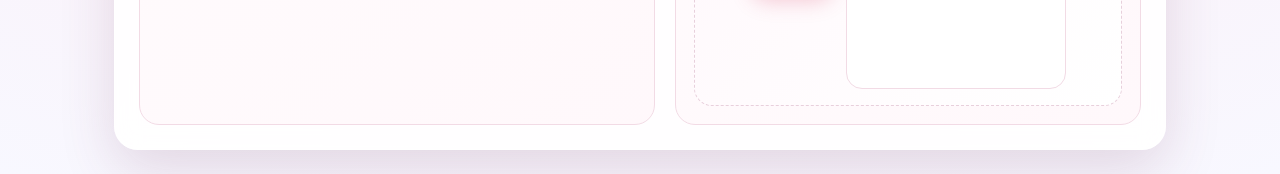
==== commit 6895adcb: "更新文件" ====
--- a/index.html
+++ b/index.html
@@ -131,32 +131,14 @@
     const itemDefinitions = [
       { key: 'bamawater', label: '甄流巴马水', image: './bamawater.png' },
       { key: 'cenpizangcha', label: '陈皮藏茶', image: './cenpizangcha.png' }
+      ,{ key: 'qrcode', label: '二维码', image: './qrcode.jpg' }
     ];
 
     const hiddenItemDefinitions = [];
 
     const cdOptions = [
-      { key: 'qingtian', label: '晴天', image: './cd.png', audio: './CDs/qingtian.mp3' },
-      { key: 'luohualiushui', label: '落花流水', image: './cd.png', audio: './CDs/luohualiushui.mp3' },
-      { key: 'jifenzhiji', label: '几分之几', image: './cd.png', audio: './CDs/jifenzhiji.mp3' },
-      { key: 'kezaiwoxindidemingzi', label: '刻在我心底的名字', image: './cd.png', audio: './CDs/kezaiwoxindidemingzi.mp3' },
-      { key: 'jiushiaini', label: '就是爱你', image: './cd.png', audio: './CDs/jiushiaini.mp3' },
-      { key: 'kgezhiwang', label: 'K歌之王', image: './cd.png', audio: './CDs/kgezhiwang.mp3' },
-      { key: 'jimodejijie', label: '寂寞的季节', image: './cd.png', audio: './CDs/jimodejijie.mp3' },
-      { key: 'aicuo', label: '爱错', image: './cd.png', audio: './CDs/aicuo.mp3' },
-      { key: 'geqian', label: '搁浅', image: './cd.png', audio: './CDs/geqian.mp3' },
-      { key: 'nibawoguanzui', label: '你把我灌醉', image: './cd.png', audio: './CDs/nibawoguanzui.mp3' },
-      { key: 'suiyueruge', label: '岁月如歌', image: './cd.png', audio: './CDs/suiyueruge.mp3' },
-      { key: 'yongbeijichangqingge', label: '用背脊唱情歌', image: './cd.png', audio: './CDs/yongbeijichangqingge.mp3' },
-      { key: 'yueding', label: '约定', image: './cd.png', audio: './CDs/yueding.mp3' },
-      { key: 'aiwohaishita', label: '爱我还是他', image: './cd.png', audio: './CDs/aiwohaishita.mp3' },
-      { key: 'daoshishuoaiwo', label: '到时说爱我', image: './cd.png', audio: './CDs/daoshishuoaiwo.mp3' },
-      { key: 'tebiederen', label: '特别的人', image: './cd.png', audio: './CDs/tebiederen.mp3' },
-      { key: 'huahai', label: '花海', image: './cd.png', audio: './CDs/huahai.mp3' },
-      { key: 'shihao', label: '嗜好', image: './cd.png', audio: './CDs/shihao.mp3' },
-      { key: 'yiluxiangbei', label: '一路向北', image: './cd.png', audio: './CDs/yiluxiangbei.mp3' },
-      { key: 'aihenjiandan', label: '爱很简单', image: './cd.png', audio: './CDs/aihenjiandan.mp3' },
-      { key: 'shimianmaifu', label: '十面埋伏', image: './cd.png', audio: './CDs/shimianmaifu.mp3' }
+      { key: 'floodlight', label: 'Floodlight', image: './cd.png', audio: './CDs/floodlight.mp3' },
+      { key: 'jianxia', label: '简夏', image: './cd.png', audio: './CDs/jianxia.mp3' }
     ];
     const boxStyles = {
       classic: {
@@ -215,6 +197,11 @@
     const placeCardBtn = document.getElementById('placeCardBtn');
     const openCdPickerBtn = document.getElementById('openCdPicker');
     const cdStatus = document.getElementById('cdStatus');
+    const placeQrBtn = document.createElement('button');
+    placeQrBtn.id = 'placeQrBtn';
+    placeQrBtn.className = 'btn small';
+    placeQrBtn.type = 'button';
+    placeQrBtn.textContent = '放入二维码';
     const placeCdBtn = document.createElement('button');
     placeCdBtn.id = 'placeCdBtn';
     placeCdBtn.className = 'btn small';
@@ -444,7 +431,9 @@
       const itemText = formatItemSummary(state.inside.map((i) => i.key));
       const cardText = placedCard ? `；已放入贺卡：${cardMap[placedCard.cardKey].label}` : '';
       const cdText = placedCD ? `；已放入CD：${cdMap[placedCD].label}` : '';
+      const qrText = state.inside.some(i => i.key === 'qrcode') ? '；已放入二维码' : '';
       resultText.innerHTML = `寄件人：${sender || '尚未填写'}<br/>收件人：${recipient || '尚未填写'}<br/>备注：${message || '可选'}<br/>包裹内容：${itemText || '还没有放入任何小物件'}${cardText}${cdText}`;
+      if (qrText) resultText.innerHTML += qrText;
       cdStatus.textContent = selectedCD ? `已选择 CD：${cdMap[selectedCD].label}` : '未选择 CD';
       // place button label reflect state
       if (selectedCD) {
@@ -453,6 +442,10 @@
       } else {
         placeCdBtn.disabled = true;
         placeCdBtn.textContent = '放入包裹';
+      }
+      // update QR button label
+      if (placeQrBtn) {
+        placeQrBtn.textContent = state.inside.some(i => i.key === 'qrcode') ? '已放入包裹（移除）' : '放入二维码';
       }
       updateGenerateState();
     }
@@ -596,6 +589,10 @@
     if (cdStatus && placeCdBtn) {
       cdStatus.parentNode.insertBefore(placeCdBtn, cdStatus.nextSibling);
     }
+    // insert placeQrBtn after the CD button
+    if (cdStatus && placeQrBtn) {
+      cdStatus.parentNode.insertBefore(placeQrBtn, cdStatus.nextSibling);
+    }
     placeCdBtn.addEventListener('click', () => {
       if (!selectedCD) {
         // no selection yet, go to picker
@@ -613,6 +610,23 @@
       saveDraftToStorage();
       renderObjects();
       renderPlacedList();
+      if (hasGenerated) void createShareLink();
+    });
+
+    placeQrBtn.addEventListener('click', () => {
+      const exists = state.inside.some((it) => it.key === 'qrcode');
+      if (exists) {
+        const idx = state.inside.findIndex((it) => it.key === 'qrcode');
+        if (idx !== -1) state.inside.splice(idx, 1);
+      } else {
+        // place qrcode with default position
+        state.inside.push({ key: 'qrcode', x: 10, y: 10 });
+      }
+      saveDraftToStorage();
+      renderObjects();
+      renderPlacedList();
+      // update button label
+      placeQrBtn.textContent = exists ? '放入二维码' : '已放入包裹（移除）';
       if (hasGenerated) void createShareLink();
     });
 
--- a/styles.css
+++ b/styles.css
@@ -325,8 +325,8 @@
 .inner-box.open { transform: translateX(-50%) translateY(-6px); }
 
 /* Special positioning for bamabox to avoid covering text */
-.inner-box.bamabox { bottom: 60px; }
-.inner-box.bamabox.open { transform: translateX(-50%) translateY(-20px); }
+.inner-box.bamabox { bottom: 140px; }
+.inner-box.bamabox.open { transform: translateX(-50%) translateY(-40px); }
 
 .items-layer { position: absolute; inset: 0; z-index: 2; }
 
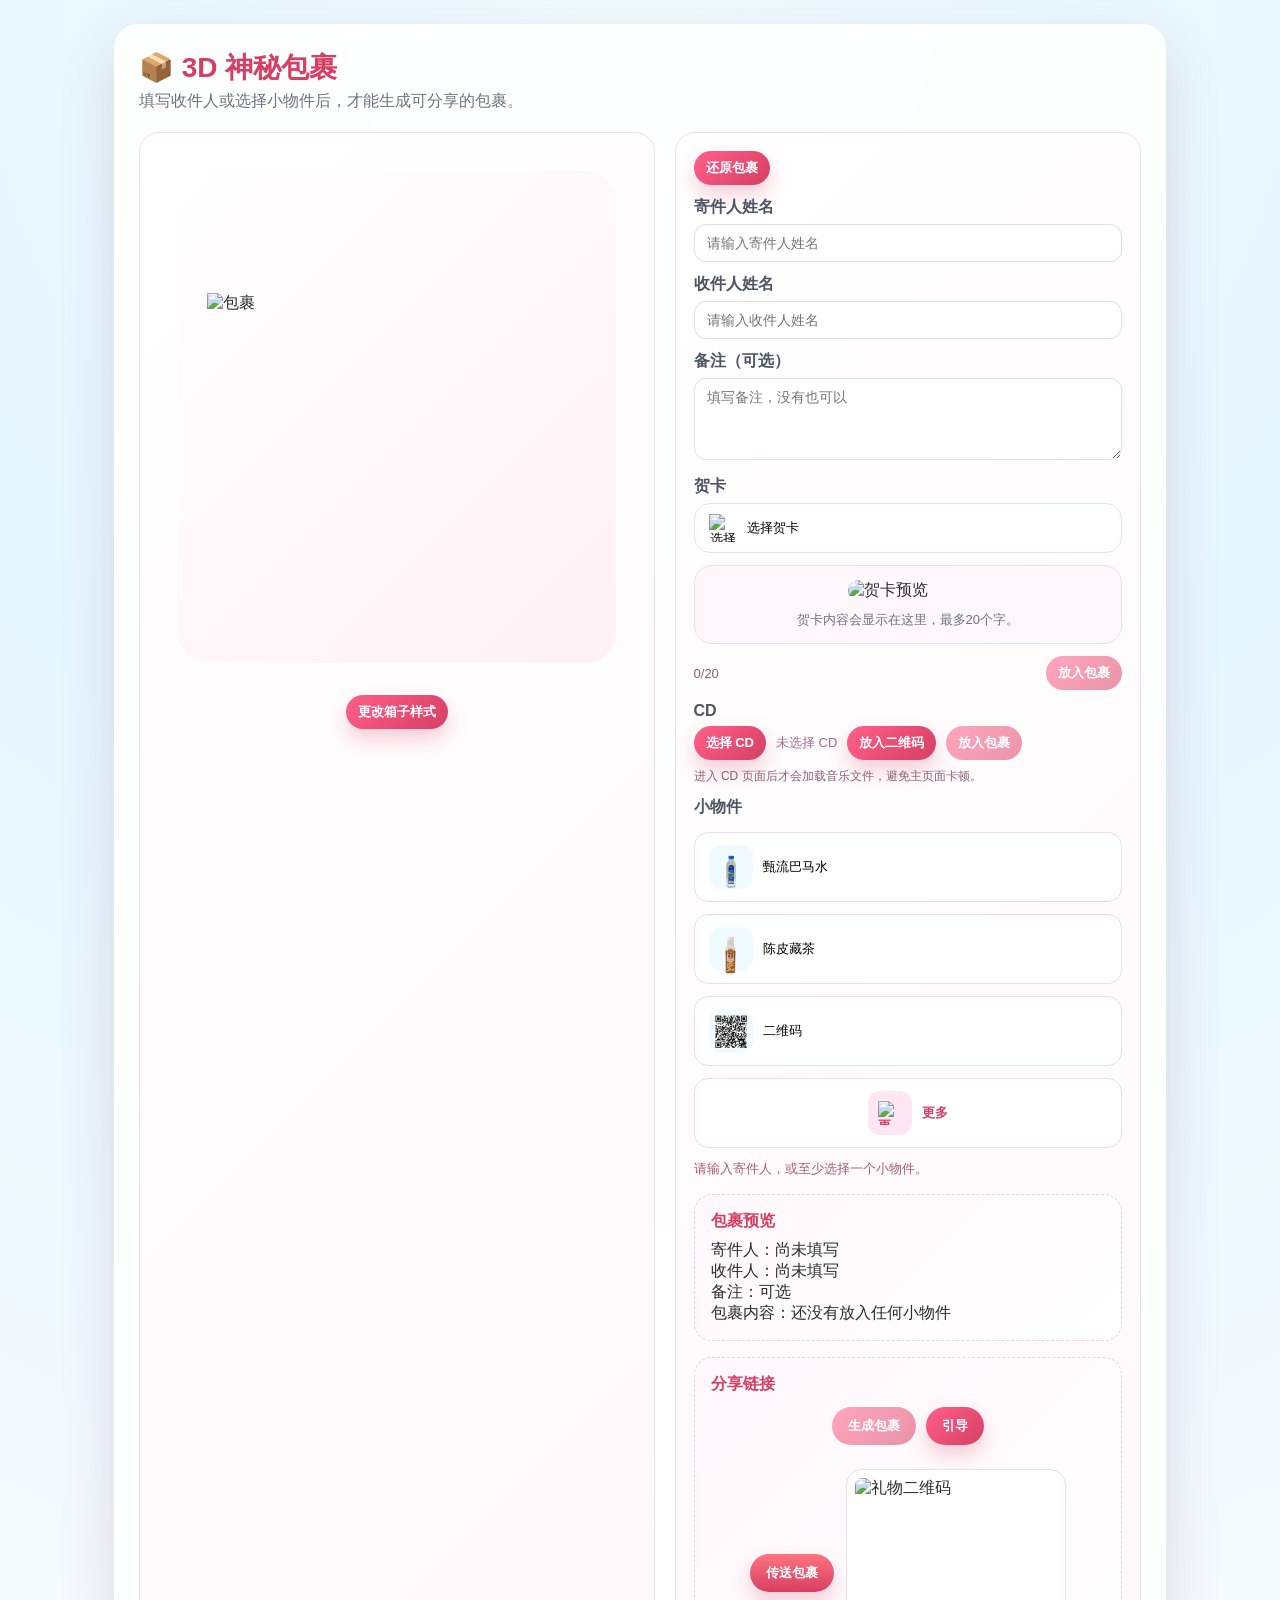
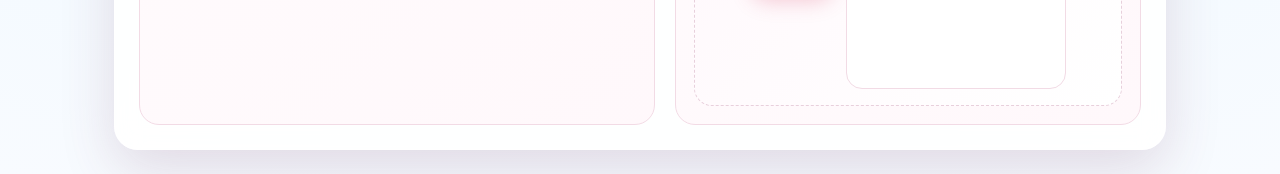
==== commit 7478e892: "Add files via upload" ====
--- a/index.html
+++ b/index.html
@@ -6,7 +6,7 @@
   <title>3D 神秘包裹</title>
   <meta property="og:type" content="website" />
   <meta property="og:title" content="3D神秘包裹" />
-  <meta property="og:image" content="https://zhangjingcong140-ux.github.io/virtual-gift/sharecover.png" />
+  <meta property="og:image" content="./sharecover.png?v=20260819" />
   <link rel="stylesheet" href="./styles.css" />
   <script src="https://cdn.jsdelivr.net/npm/lz-string@1.5.0/libs/lz-string.min.js"></script>
   <style>
--- a/styles.css
+++ b/styles.css
@@ -2,14 +2,14 @@
   color-scheme: light;
   --pink: #ff5f8a;
   --pink-deep: #d63f63;
-  --cream: #fff7f0;
+  --cream: #f0fbff;
   --ink: #2b2b2b;
 }
 * { box-sizing: border-box; }
 body {
   margin: 0;
   font-family: 'PingFang SC', 'Microsoft YaHei', sans-serif;
-  background: radial-gradient(circle at top, #fff7f0 0%, #ffe6ef 45%, #f8f8ff 100%);
+  background: radial-gradient(circle at top, #f0fbff 0%, #e6f6ff 45%, #f8fbff 100%);
   color: var(--ink);
   min-height: 100vh;
 }
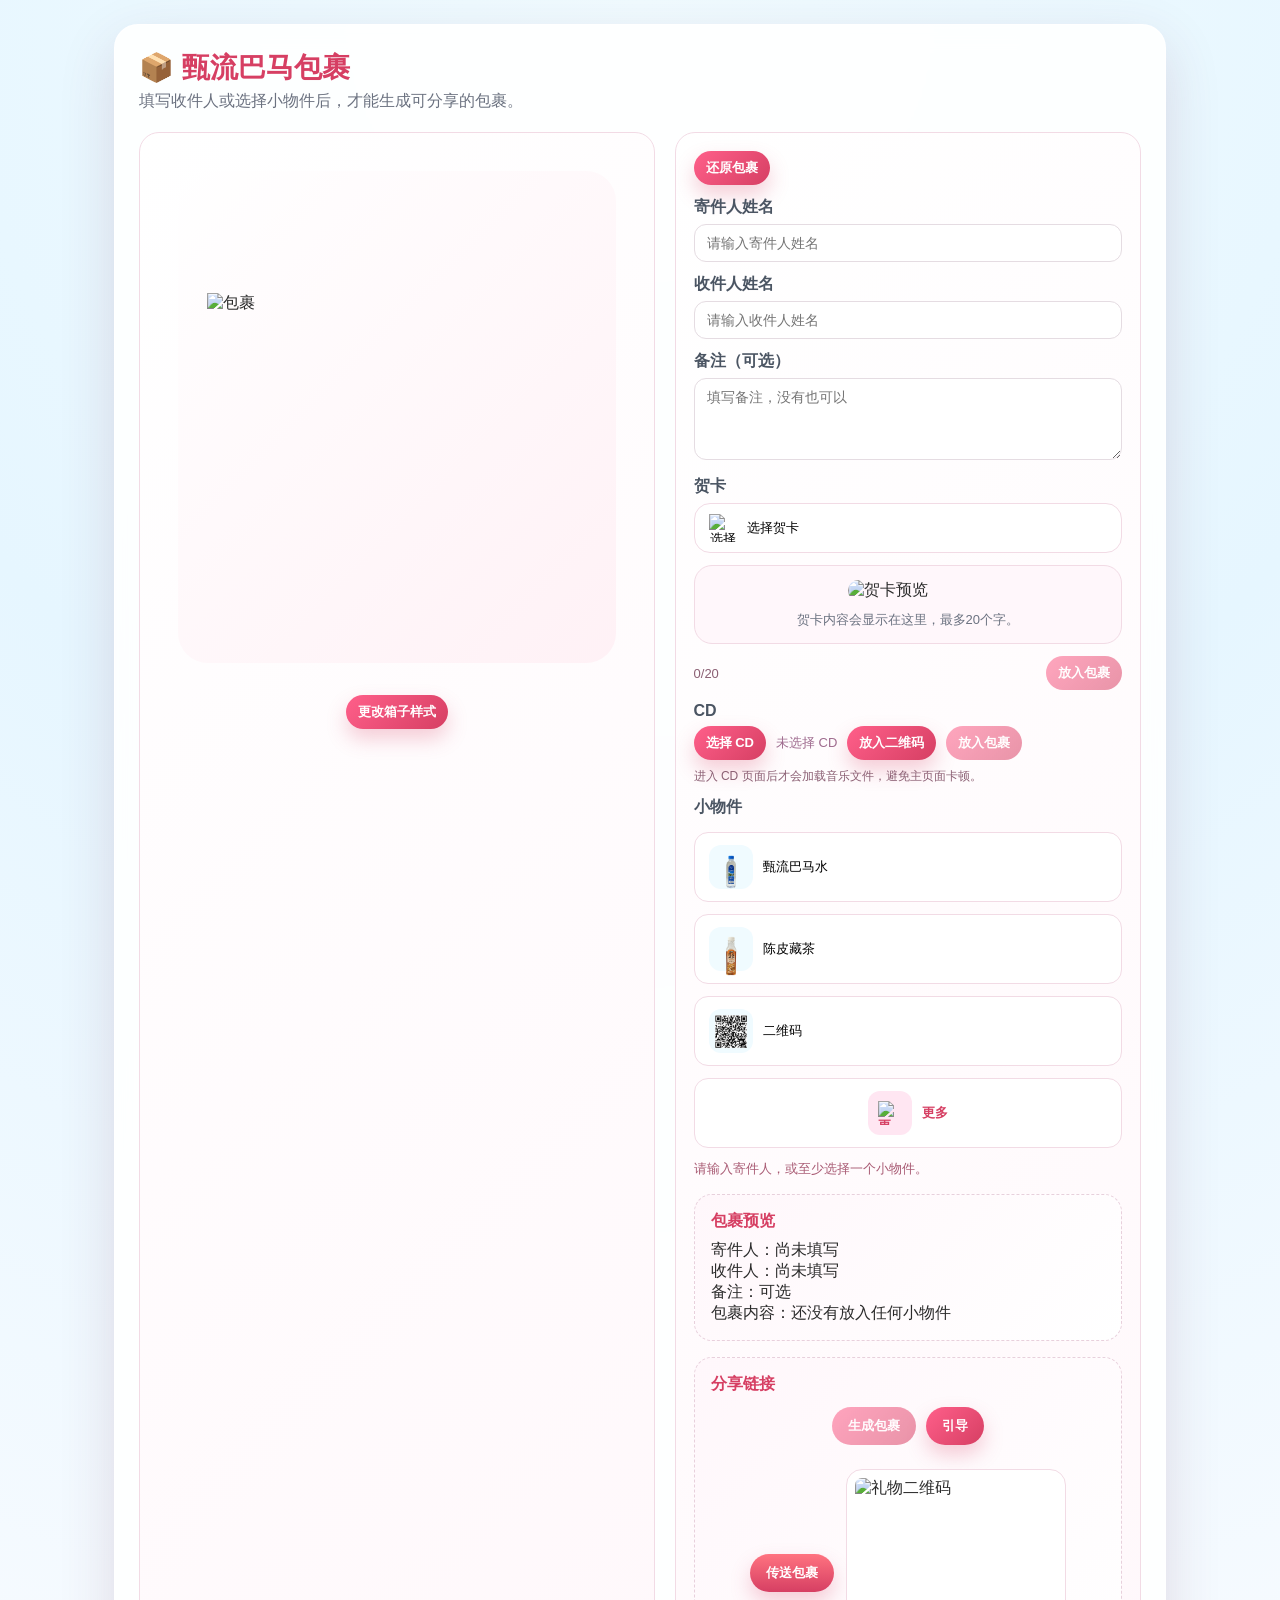
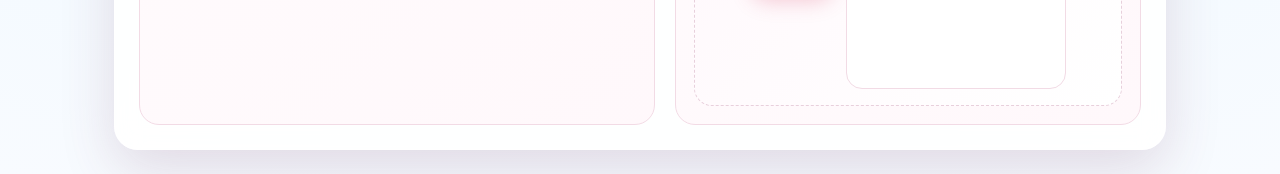
==== commit 03ef3a1e: "Add files via upload" ====
--- a/index.html
+++ b/index.html
@@ -3,10 +3,10 @@
 <head>
   <meta charset="UTF-8" />
   <meta name="viewport" content="width=device-width, initial-scale=1.0" />
-  <title>3D 神秘包裹</title>
+  <title>甄流巴马包裹</title>
   <meta property="og:type" content="website" />
-  <meta property="og:title" content="3D神秘包裹" />
-  <meta property="og:image" content="./sharecover.png?v=20260819" />
+  <meta property="og:title" content="甄流巴马包裹" />
+  <meta property="og:image" content="https://zhicangzhang605-dot.github.io/zhenliubama/sharecover1.png" />
   <link rel="stylesheet" href="./styles.css" />
   <script src="https://cdn.jsdelivr.net/npm/lz-string@1.5.0/libs/lz-string.min.js"></script>
   <style>
@@ -21,7 +21,7 @@
     <div class="panel">
       <div class="header">
         <div>
-          <h1>📦 3D 神秘包裹</h1>
+          <h1>📦 甄流巴马包裹</h1>
           <p>填写收件人或选择小物件后，才能生成可分享的包裹。</p>
         </div>
       </div>
